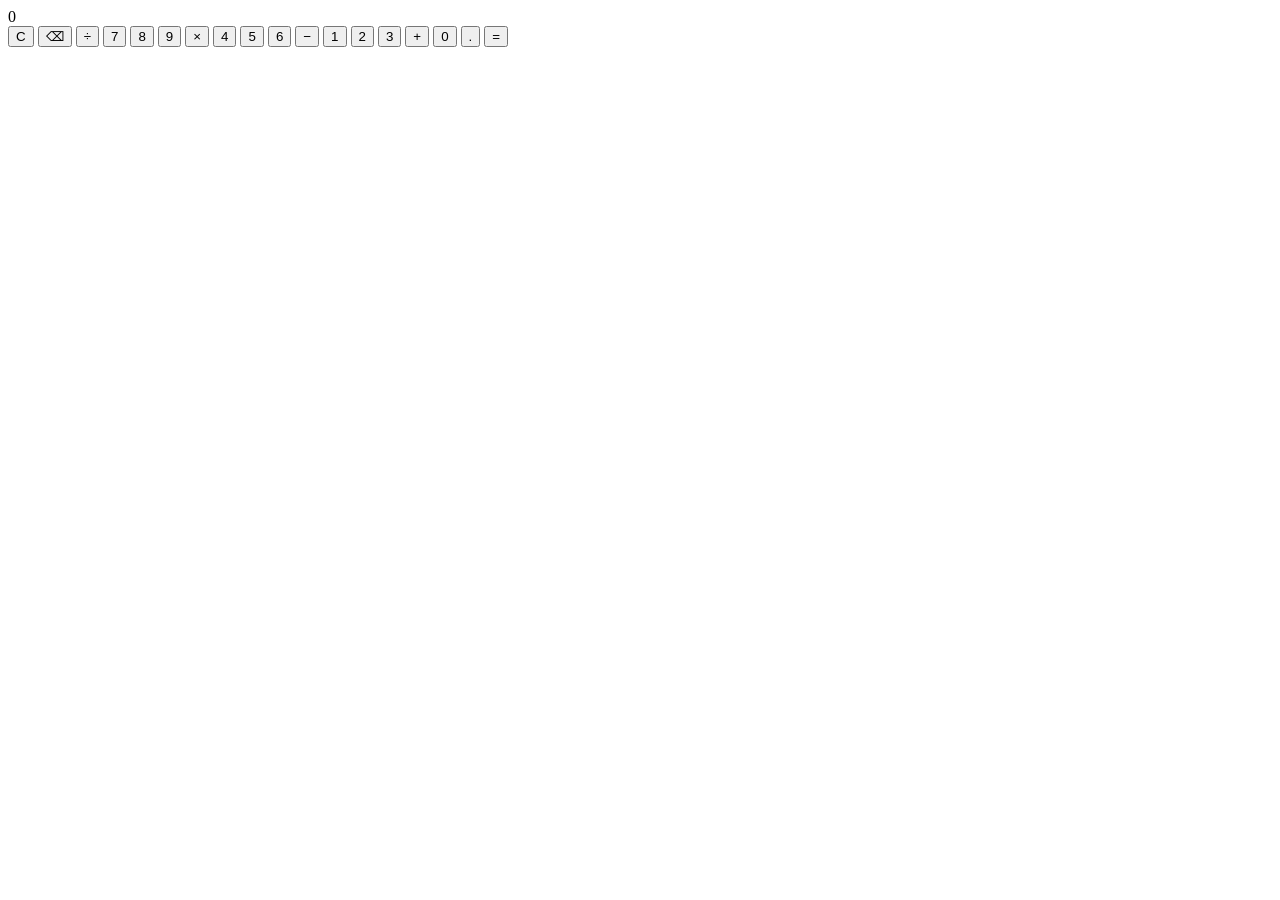
==== CodeAlpha/Calculator/index.html @ 0a51e9bb "feat:Create the HTML file of calculator with organized stracture of button in data-id system" ====
<!DOCTYPE html>
<html lang="en">
<head>
  <meta charset="UTF-8" />
  <meta name="viewport" content="width=device-width, initial-scale=1.0" />
  <title>Calculator</title>
  
</head>
<body>

  <div class="calculator">
    <div class="display">
      <div class="previous-operand"></div>
      <div class="current-operand">0</div>
    </div>

    <div class="buttons">
      <button class="span-two" data-action="clear">C</button>
      <button data-action="delete">⌫</button>
      <button data-action="operator" data-operator="÷">÷</button>

      <button data-number="7">7</button>
      <button data-number="8">8</button>
      <button data-number="9">9</button>
      <button data-action="operator" data-operator="×">×</button>

      <button data-number="4">4</button>
      <button data-number="5">5</button>
      <button data-number="6">6</button>
      <button data-action="operator" data-operator="−">−</button>

      <button data-number="1">1</button>
      <button data-number="2">2</button>
      <button data-number="3">3</button>
      <button data-action="operator" data-operator="+">+</button>

      <button data-number="0">0</button>
      <button data-action="decimal">.</button>
      <button class="span-two" data-action="equals">=</button>
    </div>
  </div>

 
</body>
</html>
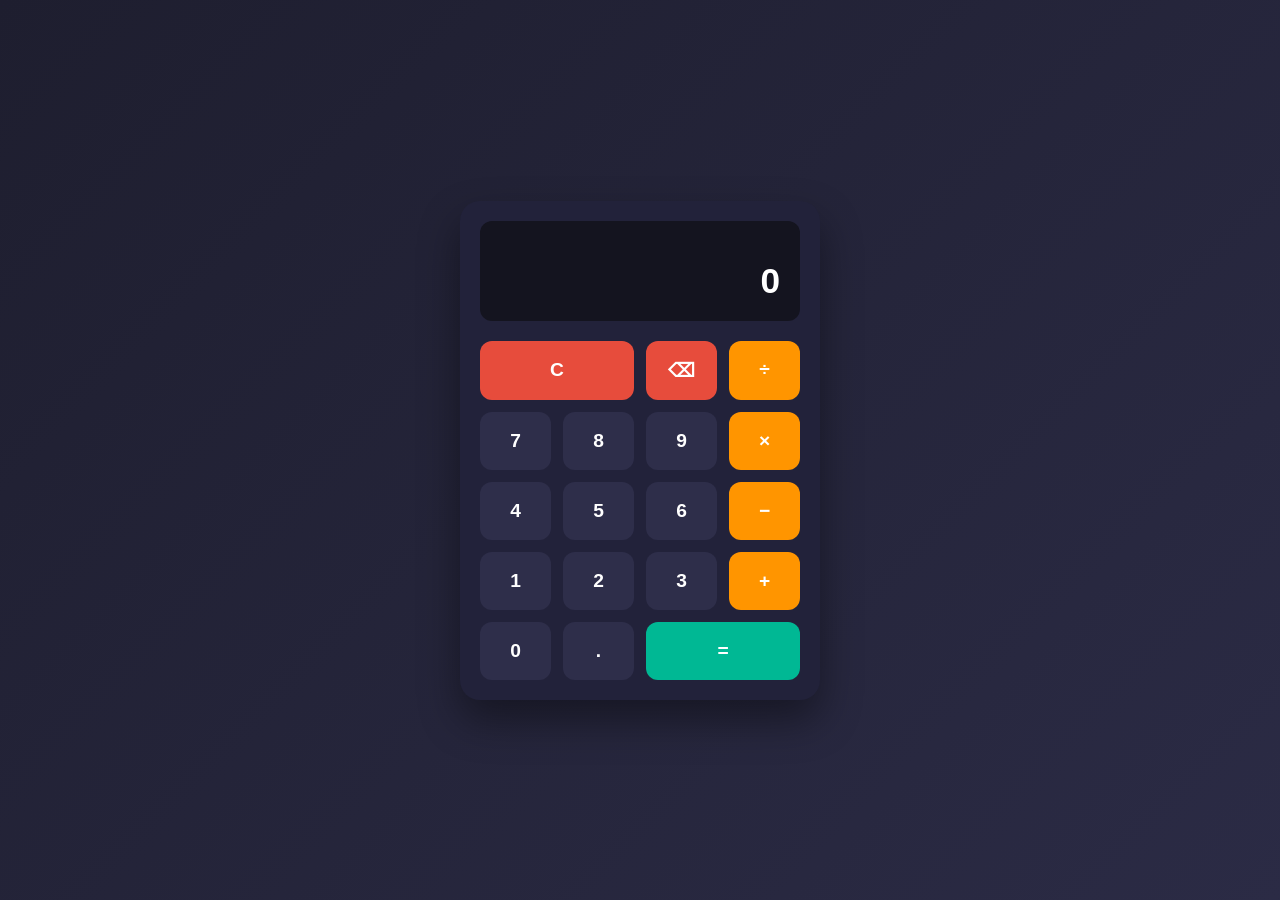
==== commit e2190a51: "feat: For The buttons and displays i have added a good styles to look alike calculator" ====
--- a/CodeAlpha/Calculator/index.html
+++ b/CodeAlpha/Calculator/index.html
@@ -4,7 +4,7 @@
   <meta charset="UTF-8" />
   <meta name="viewport" content="width=device-width, initial-scale=1.0" />
   <title>Calculator</title>
-  
+  <link rel="stylesheet" href="style.css" />
 </head>
 <body>
 
@@ -40,6 +40,6 @@
     </div>
   </div>
 
- 
+  <script src="script.js"></script>
 </body>
 </html>
--- a/CodeAlpha/Calculator/style.css
+++ b/CodeAlpha/Calculator/style.css
@@ -0,0 +1,113 @@
+/* ---------- Reset & Base ---------- */
+* {
+  margin: 0;
+  padding: 0;
+  box-sizing: border-box;
+  font-family: 'Segoe UI', Tahoma, sans-serif;
+}
+
+body {
+  min-height: 100vh;
+  display: flex;
+  justify-content: center;
+  align-items: center;
+  background: linear-gradient(135deg, #1e1e2f, #2b2b45);
+  padding: 20px;
+}
+
+/* ---------- Calculator Container ---------- */
+.calculator {
+  width: 100%;
+  max-width: 360px;
+  background: #22223a;
+  border-radius: 20px;
+  padding: 20px;
+  box-shadow: 0 20px 40px rgba(0, 0, 0, 0.4);
+}
+
+/* ---------- Display ---------- */
+.display {
+  background: #14141f;
+  border-radius: 12px;
+  padding: 20px;
+  text-align: right;
+  margin-bottom: 20px;
+  min-height: 90px;
+  display: flex;
+  flex-direction: column;
+  justify-content: space-between;
+  word-wrap: break-word;
+  word-break: break-all;
+}
+
+.previous-operand {
+  color: #888;
+  font-size: 1rem;
+  min-height: 20px;
+}
+
+.current-operand {
+  color: #fff;
+  font-size: 2.2rem;
+  font-weight: 600;
+}
+
+/* ---------- Buttons Grid ---------- */
+.buttons {
+  display: grid;
+  grid-template-columns: repeat(4, 1fr);
+  gap: 12px;
+}
+
+button {
+  border: none;
+  outline: none;
+  padding: 18px 0;
+  font-size: 1.2rem;
+  font-weight: 600;
+  border-radius: 12px;
+  cursor: pointer;
+  background: #2e2e4a;
+  color: #fff;
+  transition: background 0.2s ease, transform 0.1s ease;
+}
+
+button:hover {
+  background: #3b3b5e;
+}
+
+button:active {
+  transform: scale(0.96);
+}
+
+/* ---------- Special Buttons ---------- */
+.span-two {
+  grid-column: span 2;
+}
+
+button[data-action="operator"] {
+  background: #ff9500;
+  color: #fff;
+}
+
+button[data-action="operator"]:hover {
+  background: #ffab33;
+}
+
+button[data-action="equals"] {
+  background: #00b894;
+}
+
+button[data-action="equals"]:hover {
+  background: #00d1a7;
+}
+
+button[data-action="clear"],
+button[data-action="delete"] {
+  background: #e74c3c;
+}
+
+button[data-action="clear"]:hover,
+button[data-action="delete"]:hover {
+  background: #ff6b5b;
+}
